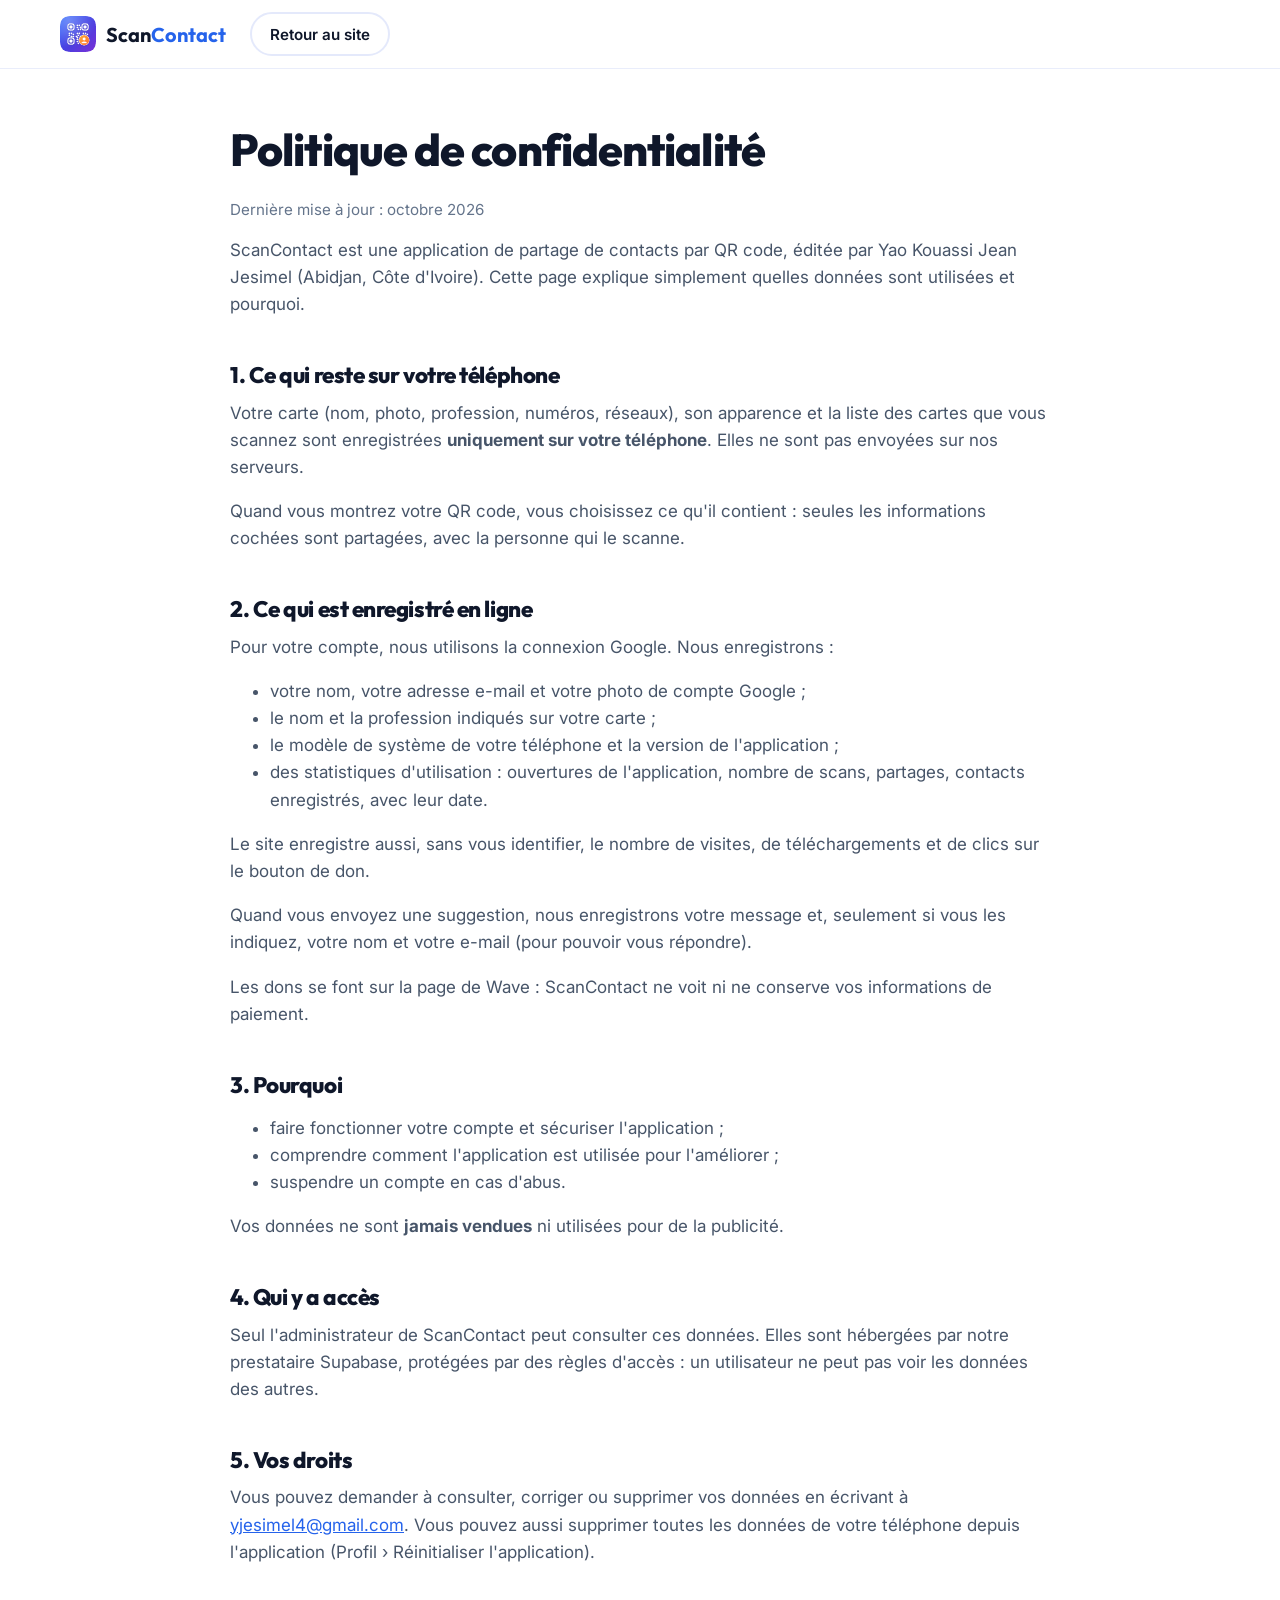
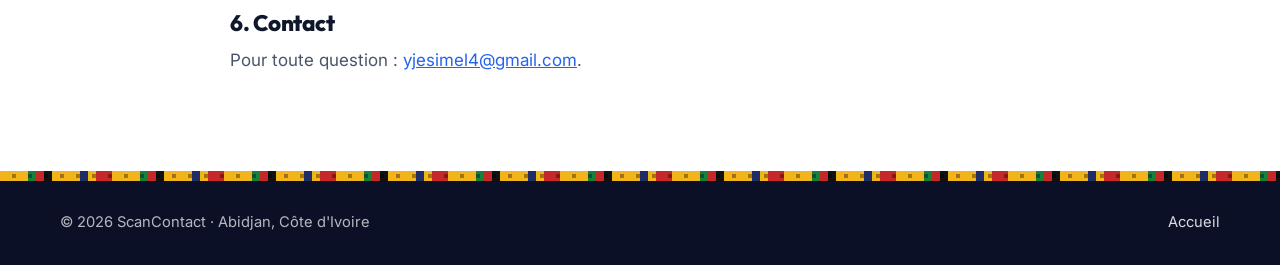
==== confidentialite.html @ 9f436f79 "Site officiel ScanContact 1.0.0 et téléchargement Android - Présentation, cas d'usage, captures, FAQ" ====
<!doctype html>
<html lang="fr">
<head>
  <meta charset="utf-8">
  <meta name="viewport" content="width=device-width, initial-scale=1">
  <title>Confidentialité — ScanContact</title>
  <meta name="description" content="Politique de confidentialité de l'application ScanContact.">
  <link rel="icon" type="image/png" href="assets/img/icone-64.png">
  <link rel="preconnect" href="https://fonts.googleapis.com">
  <link rel="preconnect" href="https://fonts.gstatic.com" crossorigin>
  <link href="https://fonts.googleapis.com/css2?family=Outfit:wght@600;800&family=Inter:wght@400;600&display=swap" rel="stylesheet">
  <link rel="stylesheet" href="assets/style.css">
  <style>
    .legal { padding: 56px 0 80px; }
    .legal h1 { font-size: clamp(2rem, 4vw, 2.8rem); }
    .legal h2 { font-size: 1.4rem; margin-top: 2em; }
    .legal p, .legal li { color: var(--ink-2); }
    .legal .maj { color: var(--ink-3); font-size: .95rem; }
  </style>
</head>
<body>
  <header class="nav">
    <div class="wrap nav__in">
      <a class="brand" href="index.html"><img src="assets/img/icone-64.png" alt="" width="36" height="36"><span>Scan<b>Contact</b></span></a>
      <a class="btn btn--ghost btn--sm" href="index.html">Retour au site</a>
    </div>
  </header>
  <main class="wrap narrow legal">
    <h1>Politique de confidentialité</h1>
    <p class="maj">Dernière mise à jour : octobre 2026</p>

    <p>ScanContact est une application de partage de contacts par QR code, éditée par Yao Kouassi Jean Jesimel (Abidjan, Côte d'Ivoire). Cette page explique simplement quelles données sont utilisées et pourquoi.</p>

    <h2>1. Ce qui reste sur votre téléphone</h2>
    <p>Votre carte (nom, photo, profession, numéros, réseaux), son apparence et la liste des cartes que vous scannez sont enregistrées <b>uniquement sur votre téléphone</b>. Elles ne sont pas envoyées sur nos serveurs.</p>
    <p>Quand vous montrez votre QR code, vous choisissez ce qu'il contient : seules les informations cochées sont partagées, avec la personne qui le scanne.</p>

    <h2>2. Ce qui est enregistré en ligne</h2>
    <p>Pour votre compte, nous utilisons la connexion Google. Nous enregistrons :</p>
    <ul>
      <li>votre nom, votre adresse e-mail et votre photo de compte Google ;</li>
      <li>le nom et la profession indiqués sur votre carte ;</li>
      <li>le modèle de système de votre téléphone et la version de l'application ;</li>
      <li>des statistiques d'utilisation : ouvertures de l'application, nombre de scans, partages, contacts enregistrés, avec leur date.</li>
    </ul>
    <p>Le site enregistre aussi, sans vous identifier, le nombre de visites, de téléchargements et de clics sur le bouton de don.</p>
    <p>Quand vous envoyez une suggestion, nous enregistrons votre message et, seulement si vous les indiquez, votre nom et votre e-mail (pour pouvoir vous répondre).</p>
    <p>Les dons se font sur la page de Wave : ScanContact ne voit ni ne conserve vos informations de paiement.</p>

    <h2>3. Pourquoi</h2>
    <ul>
      <li>faire fonctionner votre compte et sécuriser l'application ;</li>
      <li>comprendre comment l'application est utilisée pour l'améliorer ;</li>
      <li>suspendre un compte en cas d'abus.</li>
    </ul>
    <p>Vos données ne sont <b>jamais vendues</b> ni utilisées pour de la publicité.</p>

    <h2>4. Qui y a accès</h2>
    <p>Seul l'administrateur de ScanContact peut consulter ces données. Elles sont hébergées par notre prestataire Supabase, protégées par des règles d'accès : un utilisateur ne peut pas voir les données des autres.</p>

    <h2>5. Vos droits</h2>
    <p>Vous pouvez demander à consulter, corriger ou supprimer vos données en écrivant à <a href="mailto:yjesimel4@gmail.com">yjesimel4@gmail.com</a>. Vous pouvez aussi supprimer toutes les données de votre téléphone depuis l'application (Profil › Réinitialiser l'application).</p>

    <h2>6. Contact</h2>
    <p>Pour toute question : <a href="mailto:yjesimel4@gmail.com">yjesimel4@gmail.com</a>.</p>
  </main>
  <footer class="foot">
    <div class="kente kente--thin" aria-hidden="true"></div>
    <div class="wrap foot__in"><p>© 2026 ScanContact · Abidjan, Côte d'Ivoire</p><nav><a href="index.html">Accueil</a></nav></div>
  </footer>
</body>
</html>
---- assets/style.css ----
/* ============================================================
   style.css : le design du site ScanContact
   Couleurs = celles de l'icône (bleu → violet, accent orange).
   ============================================================ */
:root {
  --blue: #2563EB;
  --blue-2: #2F6BFF;
  --violet: #7C3AED;
  --indigo: #4B3FE0;
  --orange: #FF6A2B;
  --orange-2: #FFB13B;
  --ink: #0F172A;
  --ink-2: #475569;
  --ink-3: #64748B;
  --bg: #FFFFFF;
  --tint: #F3F5FF;
  --line: #E4E9FB;
  --dark: #0B1026;
  --radius: 22px;
  --shadow: 0 20px 50px -20px rgba(37, 40, 120, .35);
  --font-title: 'Outfit', 'Segoe UI', system-ui, sans-serif;
  --font-body: 'Inter', 'Segoe UI', system-ui, sans-serif;
}

*, *::before, *::after { box-sizing: border-box; }
html { scroll-behavior: smooth; scroll-padding-top: 84px; }
body {
  margin: 0;
  font: 400 17px/1.6 var(--font-body);
  color: var(--ink);
  background: var(--bg);
  -webkit-font-smoothing: antialiased;
  overflow-x: hidden;
}
img { max-width: 100%; height: auto; display: block; }
a { color: var(--blue); }
h1, h2, h3 { font-family: var(--font-title); line-height: 1.12; margin: 0 0 .5em; letter-spacing: -.02em; }
h1 { font-size: clamp(2.3rem, 5.4vw, 4rem); font-weight: 800; }
h2 { font-size: clamp(1.8rem, 3.6vw, 2.7rem); font-weight: 800; }
h3 { font-size: 1.25rem; font-weight: 700; }
p { margin: 0 0 1em; }
:focus-visible { outline: 3px solid var(--orange); outline-offset: 3px; border-radius: 6px; }

.wrap { width: min(1160px, 100% - 32px); margin-inline: auto; }
.narrow { width: min(820px, 100% - 32px); }
.skip { position: absolute; left: -999px; top: 8px; background: #fff; padding: 8px 14px; border-radius: 8px; z-index: 99; }
.skip:focus { left: 8px; }

/* ---------- Boutons ---------- */
.btn {
  display: inline-flex; align-items: center; justify-content: center; gap: 10px;
  min-height: 52px; padding: 0 26px; border-radius: 999px;
  font: 600 1rem var(--font-body); text-decoration: none; cursor: pointer;
  border: 2px solid transparent;
  transition: transform .2s ease, box-shadow .2s ease, background .2s ease;
}
.btn svg { width: 20px; height: 20px; fill: none; stroke: currentColor; stroke-width: 2.4; stroke-linecap: round; stroke-linejoin: round; }
.btn--cta {
  color: #fff;
  background: linear-gradient(135deg, var(--orange-2), var(--orange));
  box-shadow: 0 12px 28px -10px rgba(255, 106, 43, .7);
}
.btn--cta:hover { transform: translateY(-2px); box-shadow: 0 16px 32px -10px rgba(255, 106, 43, .8); }
.btn--ghost { color: var(--ink); background: #fff; border-color: var(--line); }
.btn--ghost:hover { border-color: var(--blue); color: var(--blue); }
.btn--sm { min-height: 44px; padding: 0 18px; font-size: .95rem; }
.btn--lg { min-height: 62px; padding: 0 34px; font-size: 1.1rem; }
.btn small { font-weight: 500; opacity: .85; }

/* ---------- En-tête ---------- */
.nav {
  position: sticky; top: 0; z-index: 50;
  background: rgba(255, 255, 255, .78);
  backdrop-filter: saturate(1.6) blur(16px);
  -webkit-backdrop-filter: saturate(1.6) blur(16px);
  border-bottom: 1px solid rgba(228, 233, 251, .8);
}
.nav__in { display: flex; align-items: center; gap: 24px; height: 68px; }
.brand { display: inline-flex; align-items: center; gap: 10px; text-decoration: none; color: var(--ink); font: 700 1.25rem var(--font-title); }
.brand img { border-radius: 9px; }
.brand b { color: var(--blue); }
.nav__links { display: flex; gap: 22px; margin-left: auto; }
.nav__links a { color: var(--ink-2); text-decoration: none; font-weight: 500; font-size: .96rem; }
.nav__links a:hover { color: var(--blue); }

/* ---------- Héros ---------- */
.hero { position: relative; overflow: hidden; padding: 72px 0 0; color: #fff; }
.hero__bg {
  position: absolute; inset: 0;
  background:
    radial-gradient(60% 60% at 15% 10%, rgba(255, 255, 255, .22), transparent 60%),
    radial-gradient(50% 70% at 95% 80%, rgba(255, 106, 43, .35), transparent 60%),
    linear-gradient(135deg, var(--blue-2), var(--indigo) 55%, var(--violet));
}
.hero__bg::after {
  /* filigrane de petits carrés de QR code */
  content: ''; position: absolute; inset: 0; opacity: .09;
  background-image: radial-gradient(#fff 2.2px, transparent 2.6px);
  background-size: 22px 22px;
  mask-image: linear-gradient(90deg, transparent, #000 60%);
}
.hero__in { position: relative; display: grid; grid-template-columns: 1.05fr .95fr; gap: 40px; align-items: center; padding-bottom: 72px; }
.pill {
  display: inline-flex; align-items: center; gap: 8px;
  padding: 7px 14px; border-radius: 999px; font-size: .9rem; font-weight: 600;
  background: rgba(255, 255, 255, .16); border: 1px solid rgba(255, 255, 255, .3);
}
.pill svg { width: 16px; height: 16px; fill: var(--orange-2); }
.grad { background: linear-gradient(90deg, #FFE1A8, var(--orange-2)); -webkit-background-clip: text; background-clip: text; color: transparent; }
.lead { font-size: 1.15rem; color: rgba(255, 255, 255, .9); max-width: 560px; }
.hero__cta { display: flex; flex-wrap: wrap; gap: 14px; margin: 28px 0 30px; }
.hero .btn--ghost { background: rgba(255, 255, 255, .14); color: #fff; border-color: rgba(255, 255, 255, .45); }
.hero .btn--ghost:hover { background: rgba(255, 255, 255, .24); color: #fff; }
.hero__facts { list-style: none; padding: 0; margin: 0; display: flex; flex-wrap: wrap; gap: 12px 28px; color: rgba(255, 255, 255, .88); font-size: .95rem; }
.hero__facts b { font: 800 1.6rem var(--font-title); color: #fff; margin-right: 6px; vertical-align: -2px; }

.hero__phones { position: relative; height: 620px; }
.phone {
  margin: 0; border-radius: 42px; padding: 10px; background: #0b0b12;
  box-shadow: 0 30px 70px -25px rgba(10, 8, 60, .7), inset 0 0 0 2px #2b2b3a;
  aspect-ratio: 390 / 844; overflow: hidden;
}
.phone img { width: 100%; height: 100%; object-fit: cover; border-radius: 33px; }
.hero .phone { position: absolute; width: 270px; }
.phone--front { right: 120px; top: 0; z-index: 2; }
.phone--back { right: -10px; top: 70px; transform: rotate(6deg); opacity: .96; }
.float {
  position: absolute; z-index: 3; display: flex; align-items: center; gap: 10px;
  padding: 10px 14px; border-radius: 18px; color: var(--ink); font-size: .85rem; line-height: 1.3;
  background: rgba(255, 255, 255, .92); box-shadow: var(--shadow);
  backdrop-filter: blur(10px);
}
.float img { width: 40px; height: 40px; border-radius: 50%; }
.float svg { width: 22px; height: 22px; fill: none; stroke: #16A34A; stroke-width: 3; stroke-linecap: round; stroke-linejoin: round; }
.float--a { left: 0; top: 150px; }
.float--b { left: 30px; bottom: 90px; font-weight: 600; }

/* Bande inspirée du pagne Kente */
.kente {
  height: 18px; position: relative;
  background:
    repeating-linear-gradient(90deg,
      #F2B41B 0 28px, #16803C 28px 36px, #C62828 36px 44px, #111 44px 52px,
      #F2B41B 52px 80px, #1F2C66 80px 88px, #F2B41B 88px 96px, #C62828 96px 112px);
}
.kente::after {
  content: ''; position: absolute; inset: 6px 0;
  background: repeating-linear-gradient(90deg, transparent 0 12px, rgba(0, 0, 0, .35) 12px 16px);
}
.kente--thin { height: 10px; }
.kente--thin::after { inset: 3px 0; }

/* ---------- Sections ---------- */
.section { padding: 96px 0; }
.section--tint { background: var(--tint); }
.section--dark { background: radial-gradient(80% 60% at 50% 0%, #1D1B5E, var(--dark)); color: #fff; padding-bottom: 72px; }
.section__head { max-width: 720px; margin: 0 auto 52px; text-align: center; }
.section__head p:last-child { color: var(--ink-2); font-size: 1.08rem; }
.section__head--light p:last-child { color: rgba(255, 255, 255, .75); }
.eyebrow { display: inline-block; font: 700 .82rem var(--font-body); letter-spacing: .12em; text-transform: uppercase; color: var(--blue); margin-bottom: 10px; }
.section--dark .eyebrow { color: var(--orange-2); }

/* Étapes */
.steps { list-style: none; padding: 0; margin: 0; display: grid; grid-template-columns: repeat(3, 1fr); gap: 34px; }
.step { display: flex; flex-direction: column; gap: 22px; }
.phone--sm { width: min(250px, 100%); margin-inline: auto; border-radius: 36px; padding: 8px; }
.phone--sm img { border-radius: 28px; }
.step__n {
  display: inline-grid; place-items: center; width: 36px; height: 36px; border-radius: 12px;
  background: linear-gradient(135deg, var(--blue), var(--violet)); color: #fff; font: 800 1.05rem var(--font-title);
  margin-bottom: 10px;
}
.step p { color: var(--ink-2); }

/* Cas d'usage */
.uses { display: grid; grid-template-columns: repeat(4, 1fr); gap: 20px; }
.use {
  background: #fff; border-radius: var(--radius); padding: 0 22px 22px; overflow: hidden;
  border: 1px solid var(--line); box-shadow: 0 10px 30px -22px rgba(37, 40, 120, .4);
  transition: transform .25s ease, box-shadow .25s ease;
}
.use:hover { transform: translateY(-4px); box-shadow: var(--shadow); }
.use__art { margin: 0 -22px 18px; padding: 18px 10px 6px; }
.use__art svg { width: 100%; height: auto; }
.use--young .use__art { background: linear-gradient(135deg, #8B5CF6, #EC4899); }
.use--business .use__art { background: linear-gradient(135deg, #2563EB, #0EA5E9); }
.use--pro .use__art { background: linear-gradient(135deg, #7C3AED, #4F46E5); }
.use--shop .use__art { background: linear-gradient(135deg, #F97316, #FB923C); }
.use p { color: var(--ink-2); font-size: .97rem; }
.use__tags { list-style: none; padding: 0; margin: 0; display: flex; flex-wrap: wrap; gap: 6px; }
.use__tags li { font-size: .78rem; font-weight: 600; padding: 4px 10px; border-radius: 999px; background: var(--tint); color: var(--indigo); }

/* Fonctions */
.features { display: grid; grid-template-columns: repeat(4, 1fr); gap: 18px; }
.feature { padding: 24px; border-radius: var(--radius); background: var(--tint); }
.feature p { color: var(--ink-2); font-size: .96rem; margin: 0; }
.ic { display: inline-grid; place-items: center; width: 48px; height: 48px; border-radius: 14px; margin-bottom: 14px; color: #fff; }
.ic svg { width: 24px; height: 24px; fill: none; stroke: currentColor; stroke-width: 2.2; stroke-linecap: round; stroke-linejoin: round; }
.ic--blue { background: linear-gradient(135deg, #3B82F6, #2563EB); }
.ic--violet { background: linear-gradient(135deg, #8B5CF6, #6D28D9); }
.ic--orange { background: linear-gradient(135deg, #FFB13B, #FF6A2B); }
.ic--teal { background: linear-gradient(135deg, #14B8A6, #0F766E); }
.ic--green { background: linear-gradient(135deg, #22C55E, #15803D); }
.ic--pink { background: linear-gradient(135deg, #F472B6, #DB2777); }

/* Galerie */
.gallery {
  display: flex; gap: 28px; overflow-x: auto; scroll-snap-type: x mandatory;
  padding: 10px max(16px, calc((100% - 1160px) / 2)) 24px;
  scrollbar-width: thin; scrollbar-color: rgba(255, 255, 255, .3) transparent;
}
.gallery figure { margin: 0; scroll-snap-align: center; flex: 0 0 230px; text-align: center; }
.gallery .phone--sm { width: 230px; box-shadow: 0 30px 60px -25px rgba(0, 0, 0, .8), inset 0 0 0 2px #2b2b3a; }
.gallery figcaption { margin-top: 14px; font-weight: 600; color: rgba(255, 255, 255, .85); }

/* iPhone */
.split { display: grid; grid-template-columns: 1.1fr .9fr; gap: 48px; align-items: center; }
.checks { list-style: none; padding: 0; margin: 0; display: grid; gap: 14px; }
.checks li { position: relative; padding-left: 36px; color: var(--ink-2); }
.checks li::before {
  content: ''; position: absolute; left: 0; top: 3px; width: 24px; height: 24px; border-radius: 8px;
  background: #DCFCE7 url("data:image/svg+xml,%3Csvg xmlns='http://www.w3.org/2000/svg' viewBox='0 0 24 24' fill='none' stroke='%2316A34A' stroke-width='3' stroke-linecap='round' stroke-linejoin='round'%3E%3Cpath d='M5 12l4 4L19 6'/%3E%3C/svg%3E") center / 16px no-repeat;
}
.checks b { color: var(--ink); }
.iphone-card {
  border-radius: 34px; padding: 34px 24px; min-height: 300px; display: grid; place-items: center;
  background: linear-gradient(160deg, #111827, #312E81);
}
.iphone-card__notif {
  display: flex; gap: 12px; padding: 14px 16px; border-radius: 22px; max-width: 360px;
  background: rgba(255, 255, 255, .82); backdrop-filter: blur(16px); color: var(--ink);
  box-shadow: 0 20px 50px -20px rgba(0, 0, 0, .6); font-size: .88rem; line-height: 1.45;
}
.iphone-card__notif img { width: 38px; height: 38px; border-radius: 10px; }
.iphone-card__notif p { margin: 2px 0 0; color: var(--ink-2); }

/* Téléchargement */
.download {
  display: grid; grid-template-columns: 1fr 1fr; gap: 34px; align-items: center;
  background: #fff; border-radius: 32px; padding: 44px; box-shadow: var(--shadow); border: 1px solid var(--line);
}
.download__main { text-align: center; }
.download__icon { width: 112px; margin: 0 auto 18px; border-radius: 26px; box-shadow: 0 18px 36px -16px rgba(75, 63, 224, .7); }
.download__main > p { color: var(--ink-2); }
.download__alt { margin: 16px 0 0; font-size: .92rem; color: var(--ink-3); }
.download__alt a { font-weight: 600; }
.download__qr { margin-top: 22px; display: flex; gap: 14px; align-items: center; text-align: left; justify-content: center; }
.download__qr #qr { width: 104px; flex: 0 0 104px; }
.download__qr #qr svg { width: 100%; height: auto; }
.download__qr p { font-size: .9rem; color: var(--ink-3); margin: 0; max-width: 230px; }
.install { list-style: none; padding: 0; margin: 0; display: grid; gap: 16px; }
.install li { display: flex; gap: 14px; }
.install span {
  flex: 0 0 34px; height: 34px; border-radius: 50%; display: grid; place-items: center;
  background: var(--tint); color: var(--indigo); font: 800 1rem var(--font-title);
}
.install p { margin: 2px 0 0; color: var(--ink-2); font-size: .95rem; }

/* Questions */
.faq { display: grid; gap: 12px; }
.faq details { border: 1px solid var(--line); border-radius: 18px; padding: 4px 22px; background: #fff; }
.faq summary {
  cursor: pointer; list-style: none; font-weight: 600; padding: 16px 30px 16px 0; position: relative;
}
.faq summary::-webkit-details-marker { display: none; }
.faq summary::after {
  content: ''; position: absolute; right: 2px; top: 50%; width: 10px; height: 10px; margin-top: -7px;
  border-right: 2.5px solid var(--blue); border-bottom: 2.5px solid var(--blue); transform: rotate(45deg);
  transition: transform .2s ease;
}
.faq details[open] summary::after { transform: rotate(-135deg); margin-top: -2px; }
.faq details p { color: var(--ink-2); }

/* Créateur */
.creator { display: flex; gap: 36px; align-items: center; max-width: 900px; }
.creator img { width: 160px; height: 160px; border-radius: 50%; object-fit: cover; flex: 0 0 160px; box-shadow: 0 0 0 6px #fff, 0 0 0 9px #C7D2FE; }
.creator p { color: var(--ink-2); }

/* Soutenir : don Wave + suggestions */
.support { display: grid; grid-template-columns: .9fr 1.1fr; gap: 24px; align-items: start; }
.donate {
  position: relative; overflow: hidden; color: #fff; border-radius: 32px; padding: 40px 34px;
  background:
    radial-gradient(70% 60% at 100% 0%, rgba(255, 255, 255, .16), transparent 60%),
    linear-gradient(150deg, #0B7AD1, #0A55B8 55%, #3B2FC4);
  box-shadow: 0 26px 60px -26px rgba(10, 85, 184, .8);
}
.donate::after {
  /* filigrane de petits points, comme le héros */
  content: ''; position: absolute; inset: 0; opacity: .12; pointer-events: none;
  background-image: radial-gradient(#fff 2px, transparent 2.4px); background-size: 20px 20px;
  mask-image: linear-gradient(200deg, #000, transparent 70%);
}
.donate > * { position: relative; z-index: 1; }
.donate__heart {
  display: inline-grid; place-items: center; width: 56px; height: 56px; border-radius: 18px; margin-bottom: 18px;
  background: rgba(255, 255, 255, .2); border: 1px solid rgba(255, 255, 255, .35);
}
.donate__heart svg { width: 28px; height: 28px; fill: #fff; }
.donate h3 { font-size: 1.7rem; font-weight: 800; }
.donate p { color: rgba(255, 255, 255, .92); }
.btn--wave { width: 100%; margin: 8px 0 14px; color: #0B5FA8; background: #fff; box-shadow: 0 14px 30px -12px rgba(5, 30, 90, .55); }
.btn--wave svg { fill: #FF4D6D; stroke: none; }
.btn--wave:hover { transform: translateY(-2px); color: #08457C; }
.donate__note { font-size: .9rem; margin: 0; }
.donate__note b { color: #fff; }

.ideas { background: #fff; border: 1px solid var(--line); border-radius: 32px; padding: 36px 34px; box-shadow: var(--shadow); }
.ideas > p { color: var(--ink-2); }
.chips { border: 0; padding: 0; margin: 0 0 18px; display: flex; flex-wrap: wrap; gap: 8px; }
.chips legend { width: 100%; padding: 0; margin-bottom: 8px; font-weight: 600; font-size: .95rem; }
.chips label { position: relative; cursor: pointer; }
.chips input { position: absolute; opacity: 0; inset: 0; margin: 0; cursor: pointer; }
.chips span {
  display: inline-flex; align-items: center; min-height: 44px; padding: 0 18px; border-radius: 999px;
  background: var(--tint); color: var(--ink-2); font-weight: 600;
  transition: background .2s ease, color .2s ease;
}
.chips input:checked + span { background: var(--blue); color: #fff; }
.chips input:focus-visible + span { outline: 3px solid var(--orange); outline-offset: 2px; }
.field { display: grid; gap: 6px; margin-bottom: 16px; align-content: start; }
.field label { font-weight: 600; font-size: .95rem; }
.field label span { font-weight: 400; color: var(--ink-3); }
.field input, .field textarea {
  width: 100%; font: 400 1rem/1.5 var(--font-body); color: var(--ink);
  padding: 12px 16px; border-radius: 16px; border: 1.5px solid #CBD5E1; background: #FBFCFF;
  transition: border-color .2s ease, box-shadow .2s ease;
}
.field input { min-height: 48px; }
.field textarea { resize: vertical; min-height: 130px; }
.field input:focus, .field textarea:focus { outline: none; border-color: var(--blue); box-shadow: 0 0 0 4px rgba(37, 99, 235, .15); }
.field [aria-invalid="true"] { border-color: #DC2626; }
.field__count { justify-self: end; color: var(--ink-3); font-size: .82rem; }
.field__help { color: var(--ink-3); font-size: .82rem; }
.field-row { display: grid; grid-template-columns: 1fr 1fr; gap: 0 14px; }
.hp { position: absolute; left: -9999px; width: 1px; height: 1px; overflow: hidden; }
.ideas .btn[disabled] { opacity: .65; cursor: progress; transform: none; }
.form__status { margin: 14px 0 0; font-weight: 600; min-height: 1.6em; }
.form__status.is-ok { color: #15803D; }
.form__status.is-err { color: #B91C1C; }

/* Pied de page */
.foot { background: var(--dark); color: rgba(255, 255, 255, .7); }
.foot__in { display: flex; flex-wrap: wrap; gap: 16px 28px; align-items: center; justify-content: space-between; padding: 30px 0; font-size: .92rem; }
.foot .brand { color: #fff; }
.foot .brand b { color: #93B4FF; }
.foot p { margin: 0; }
.foot nav { display: flex; gap: 20px; }
.foot nav a { color: rgba(255, 255, 255, .85); text-decoration: none; }
.foot nav a:hover { color: #fff; text-decoration: underline; }

/* Apparition au défilement */
.reveal { opacity: 0; transform: translateY(22px); transition: opacity .6s ease, transform .6s ease; }
.reveal.is-in { opacity: 1; transform: none; }
@media (prefers-reduced-motion: reduce) {
  html { scroll-behavior: auto; }
  .reveal { opacity: 1; transform: none; transition: none; }
  .btn, .use { transition: none; }
}

/* ---------- Tablette ---------- */
@media (max-width: 1024px) {
  .nav__links { display: none; }
  .nav__in .btn { margin-left: auto; }
  .hero__in { grid-template-columns: 1fr; text-align: center; }
  .hero .lead { margin-inline: auto; }
  .hero__cta, .hero__facts { justify-content: center; }
  .hero__phones { height: 560px; max-width: 520px; margin: 0 auto; width: 100%; }
  .phone--front { left: 50%; right: auto; transform: translateX(-62%); }
  .phone--back { right: 2%; }
  .uses, .features { grid-template-columns: repeat(2, 1fr); }
  .steps { grid-template-columns: 1fr; max-width: 560px; margin-inline: auto; }
  .step { flex-direction: row; align-items: center; text-align: left; }
  .step .phone--sm { flex: 0 0 180px; margin: 0; }
  .split, .download, .support { grid-template-columns: 1fr; }
}

/* ---------- Téléphone ---------- */
@media (max-width: 640px) {
  body { font-size: 16px; }
  .section { padding: 68px 0; }
  .hero { padding-top: 44px; }
  .hero__phones { height: 470px; }
  .hero .phone { width: 210px; }
  .phone--back { right: -4%; top: 50px; }
  .float--a { left: -2px; top: 110px; }
  .float--b { left: 6px; bottom: 50px; }
  .uses, .features { grid-template-columns: 1fr; }
  .step { flex-direction: column; text-align: center; }
  .step .phone--sm { flex: none; width: 210px; margin: 0 auto; }
  .download { padding: 28px 20px; border-radius: 26px; }
  .btn--lg { width: 100%; padding: 0 20px; }
  .creator { flex-direction: column; text-align: center; }
  .donate, .ideas { padding: 28px 20px; border-radius: 26px; }
  .field-row { grid-template-columns: 1fr; }
  .foot__in { justify-content: center; text-align: center; }
}
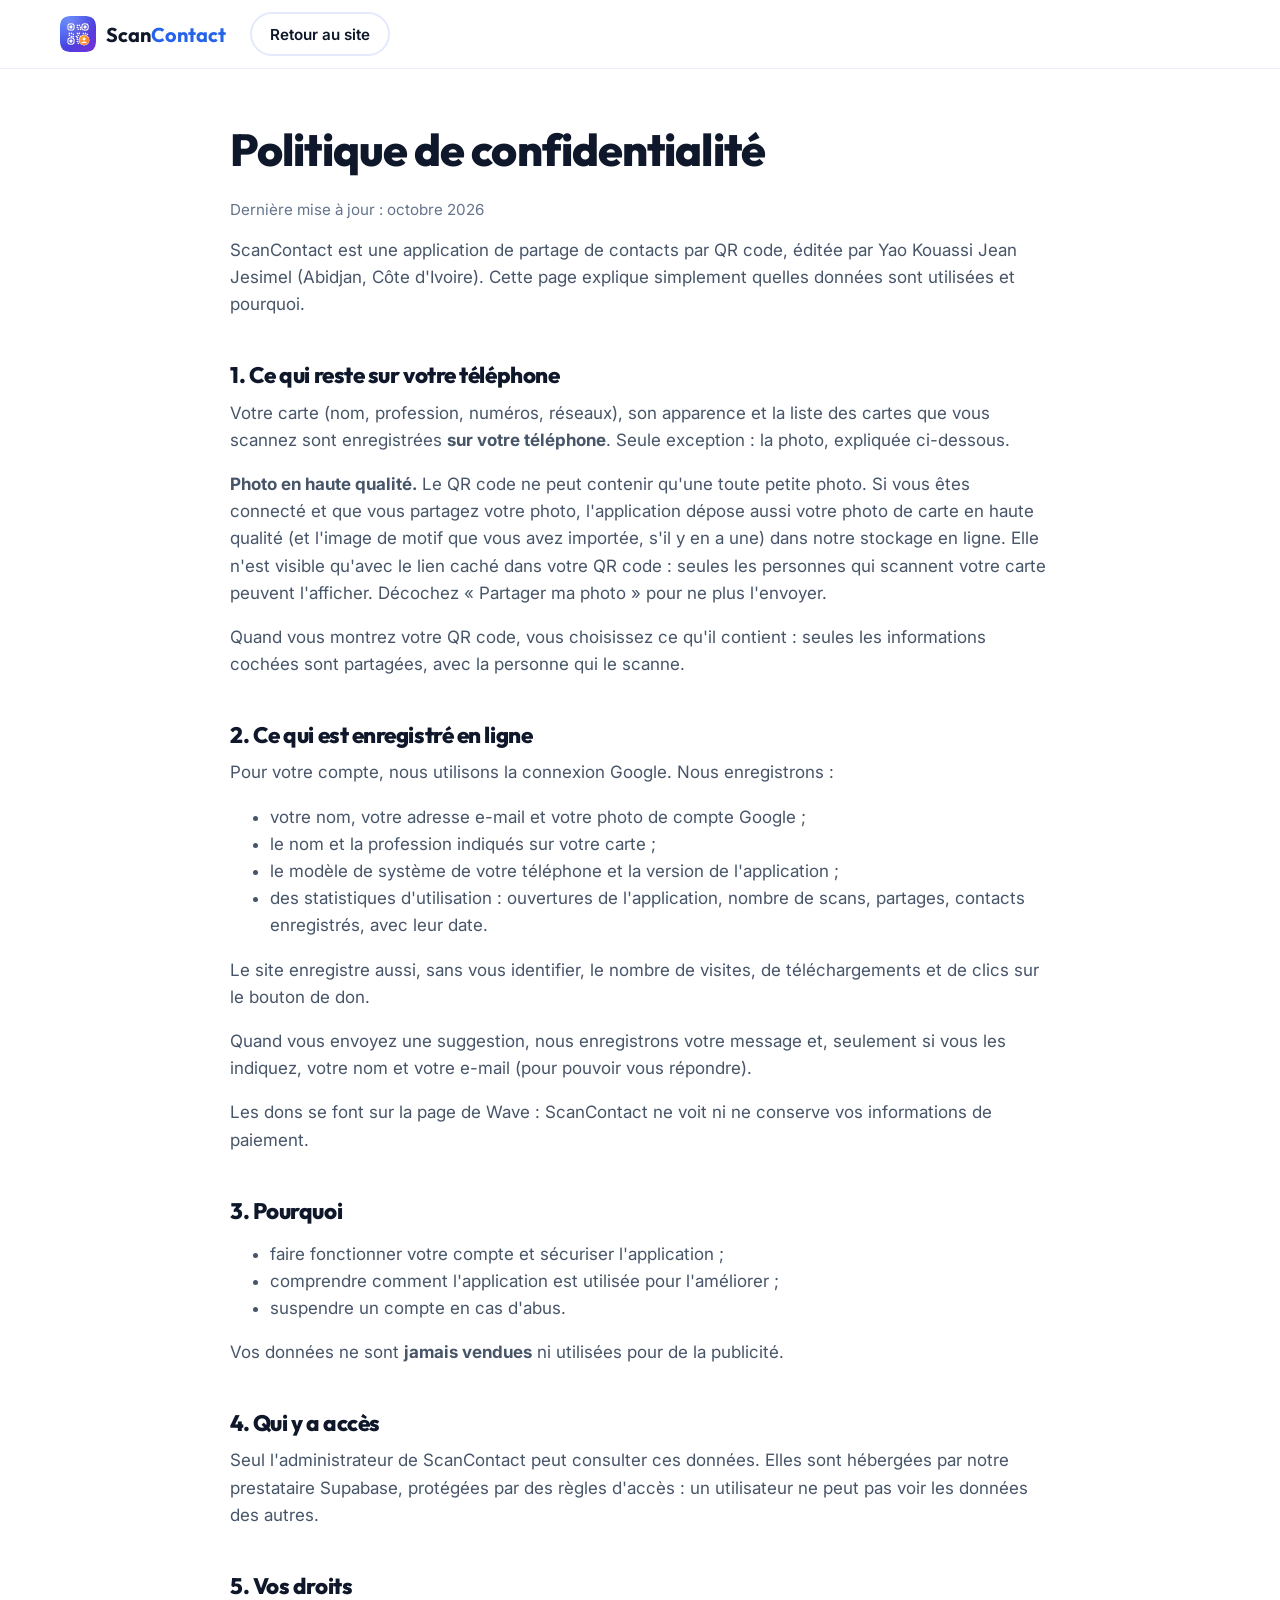
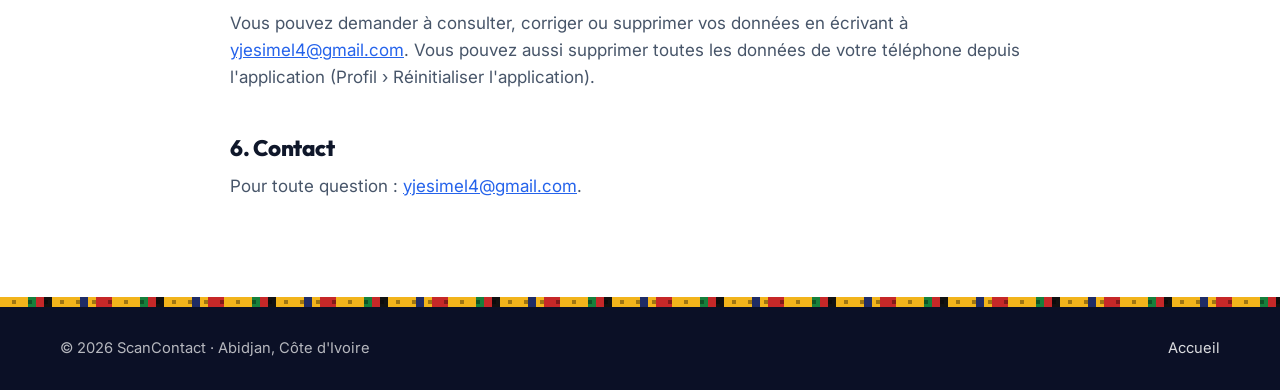
==== commit 32d36fc2: "Version 1.0.5 : photo HD, apparence des cartes, connexion e-mail, mises à jour automatiques - APK 1." ====
--- a/confidentialite.html
+++ b/confidentialite.html
@@ -32,7 +32,8 @@
     <p>ScanContact est une application de partage de contacts par QR code, éditée par Yao Kouassi Jean Jesimel (Abidjan, Côte d'Ivoire). Cette page explique simplement quelles données sont utilisées et pourquoi.</p>
 
     <h2>1. Ce qui reste sur votre téléphone</h2>
-    <p>Votre carte (nom, photo, profession, numéros, réseaux), son apparence et la liste des cartes que vous scannez sont enregistrées <b>uniquement sur votre téléphone</b>. Elles ne sont pas envoyées sur nos serveurs.</p>
+    <p>Votre carte (nom, profession, numéros, réseaux), son apparence et la liste des cartes que vous scannez sont enregistrées <b>sur votre téléphone</b>. Seule exception : la photo, expliquée ci-dessous.</p>
+    <p><b>Photo en haute qualité.</b> Le QR code ne peut contenir qu'une toute petite photo. Si vous êtes connecté et que vous partagez votre photo, l'application dépose aussi votre photo de carte en haute qualité (et l'image de motif que vous avez importée, s'il y en a une) dans notre stockage en ligne. Elle n'est visible qu'avec le lien caché dans votre QR code : seules les personnes qui scannent votre carte peuvent l'afficher. Décochez « Partager ma photo » pour ne plus l'envoyer.</p>
     <p>Quand vous montrez votre QR code, vous choisissez ce qu'il contient : seules les informations cochées sont partagées, avec la personne qui le scanne.</p>
 
     <h2>2. Ce qui est enregistré en ligne</h2>
